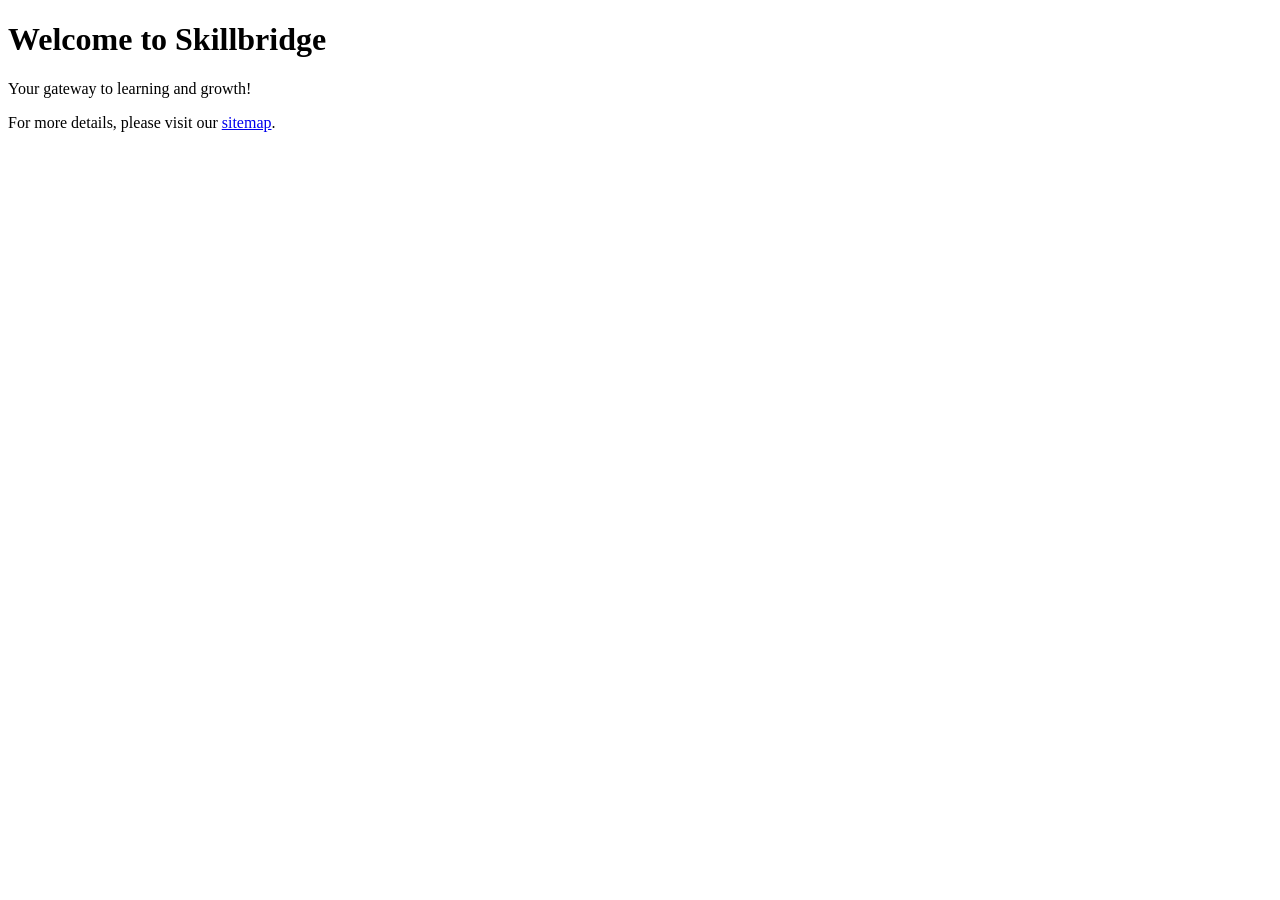
==== index.html @ 126e346a "Update index.html with restored content and new metadata" ====
<!DOCTYPE html>
<html lang="en">
<head>
    <meta charset="UTF-8">
    <meta name="viewport" content="width=device-width, initial-scale=1.0">
    <meta name="google-site-verification" content="google33aed156704c563d">
    <link rel="canonical" href="https://ravi-nn.github.io/-skillbridge-v2/">
    <title>Skillbridge - Home</title>
</head>
<body>
    <h1>Welcome to Skillbridge</h1>
    <p>Your gateway to learning and growth!</p>
    <footer>
        <p>For more details, please visit our <a href="https://ravi-nn.github.io/-skillbridge-v2/sitemap.xml">sitemap</a>.</p>
    </footer>
</body>
</html>
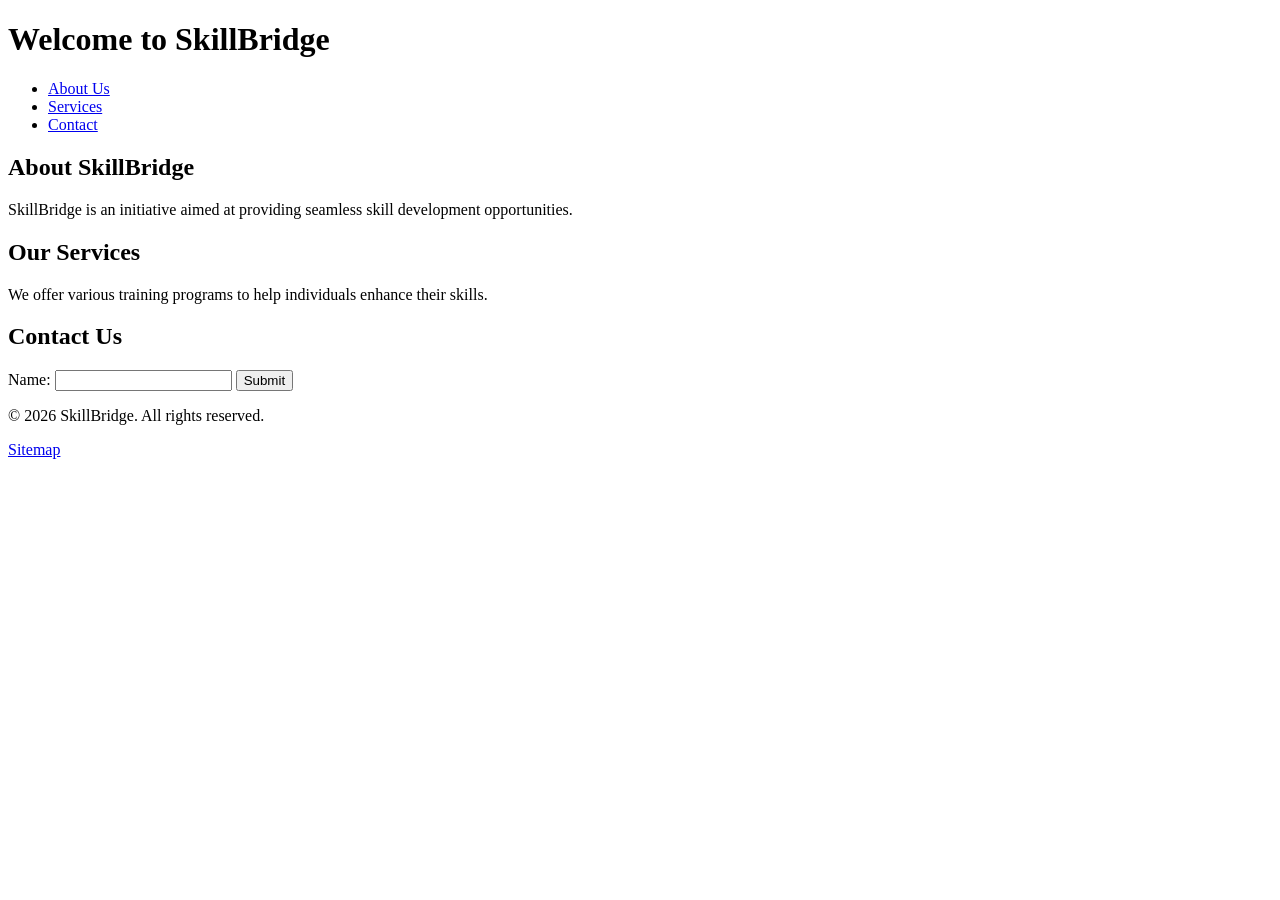
==== commit 60bb9b71: "Updated index.html with the complete landing page content" ====
--- a/index.html
+++ b/index.html
@@ -5,13 +5,40 @@
     <meta name="viewport" content="width=device-width, initial-scale=1.0">
     <meta name="google-site-verification" content="google33aed156704c563d">
     <link rel="canonical" href="https://ravi-nn.github.io/-skillbridge-v2/">
-    <title>Skillbridge - Home</title>
+    <title>SkillBridge Landing Page</title>
 </head>
 <body>
-    <h1>Welcome to Skillbridge</h1>
-    <p>Your gateway to learning and growth!</p>
+    <header>
+        <h1>Welcome to SkillBridge</h1>
+        <nav>
+            <ul>
+                <li><a href="#about">About Us</a></li>
+                <li><a href="#services">Services</a></li>
+                <li><a href="#contact">Contact</a></li>
+            </ul>
+        </nav>
+    </header>
+    <main>
+        <section id="about">
+            <h2>About SkillBridge</h2>
+            <p>SkillBridge is an initiative aimed at providing seamless skill development opportunities.</p>
+        </section>
+        <section id="services">
+            <h2>Our Services</h2>
+            <p>We offer various training programs to help individuals enhance their skills.</p>
+        </section>
+        <section id="contact">
+            <h2>Contact Us</h2>
+            <form>
+                <label for="name">Name:</label>
+                <input type="text" id="name" name="name" required>
+                <button type="submit">Submit</button>
+            </form>
+        </section>
+    </main>
     <footer>
-        <p>For more details, please visit our <a href="https://ravi-nn.github.io/-skillbridge-v2/sitemap.xml">sitemap</a>.</p>
+        <p>&copy; 2026 SkillBridge. All rights reserved.</p>
+        <a href="https://ravi-nn.github.io/-skillbridge-v2/sitemap.xml">Sitemap</a>
     </footer>
 </body>
-</html>
+</html>
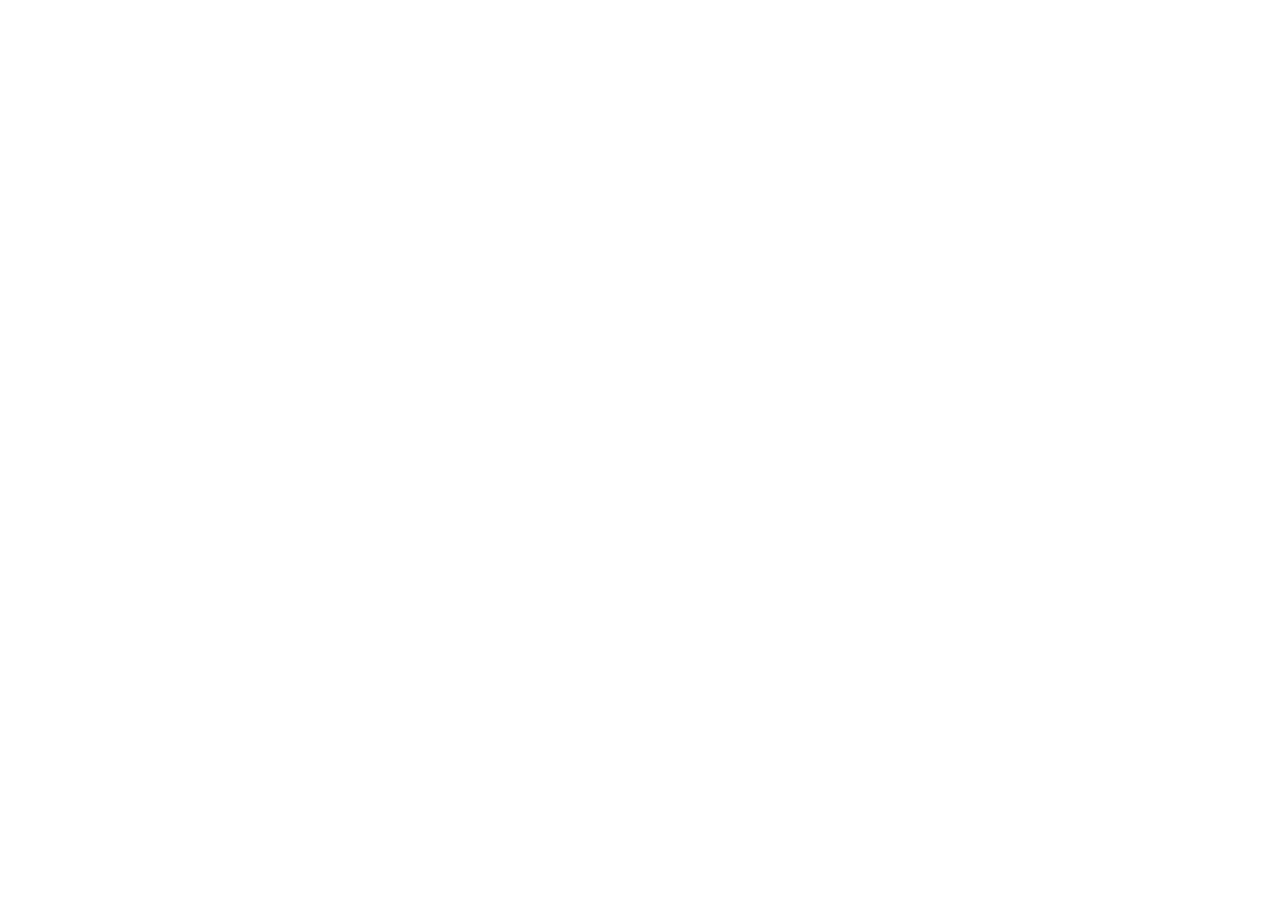
==== commit f0183bd7: "Update index.html to add Google site verification meta tag" ====
--- a/index.html
+++ b/index.html
@@ -3,42 +3,10 @@
 <head>
     <meta charset="UTF-8">
     <meta name="viewport" content="width=device-width, initial-scale=1.0">
-    <meta name="google-site-verification" content="google33aed156704c563d">
-    <link rel="canonical" href="https://ravi-nn.github.io/-skillbridge-v2/">
-    <title>SkillBridge Landing Page</title>
+    <meta name="google-site-verification" content="sUpZ1vJcvW_R6MwiOJex04yvxybEy81Ctn0qEARcL7Y" />
+    <title>Document</title>
 </head>
 <body>
-    <header>
-        <h1>Welcome to SkillBridge</h1>
-        <nav>
-            <ul>
-                <li><a href="#about">About Us</a></li>
-                <li><a href="#services">Services</a></li>
-                <li><a href="#contact">Contact</a></li>
-            </ul>
-        </nav>
-    </header>
-    <main>
-        <section id="about">
-            <h2>About SkillBridge</h2>
-            <p>SkillBridge is an initiative aimed at providing seamless skill development opportunities.</p>
-        </section>
-        <section id="services">
-            <h2>Our Services</h2>
-            <p>We offer various training programs to help individuals enhance their skills.</p>
-        </section>
-        <section id="contact">
-            <h2>Contact Us</h2>
-            <form>
-                <label for="name">Name:</label>
-                <input type="text" id="name" name="name" required>
-                <button type="submit">Submit</button>
-            </form>
-        </section>
-    </main>
-    <footer>
-        <p>&copy; 2026 SkillBridge. All rights reserved.</p>
-        <a href="https://ravi-nn.github.io/-skillbridge-v2/sitemap.xml">Sitemap</a>
-    </footer>
+
 </body>
 </html>
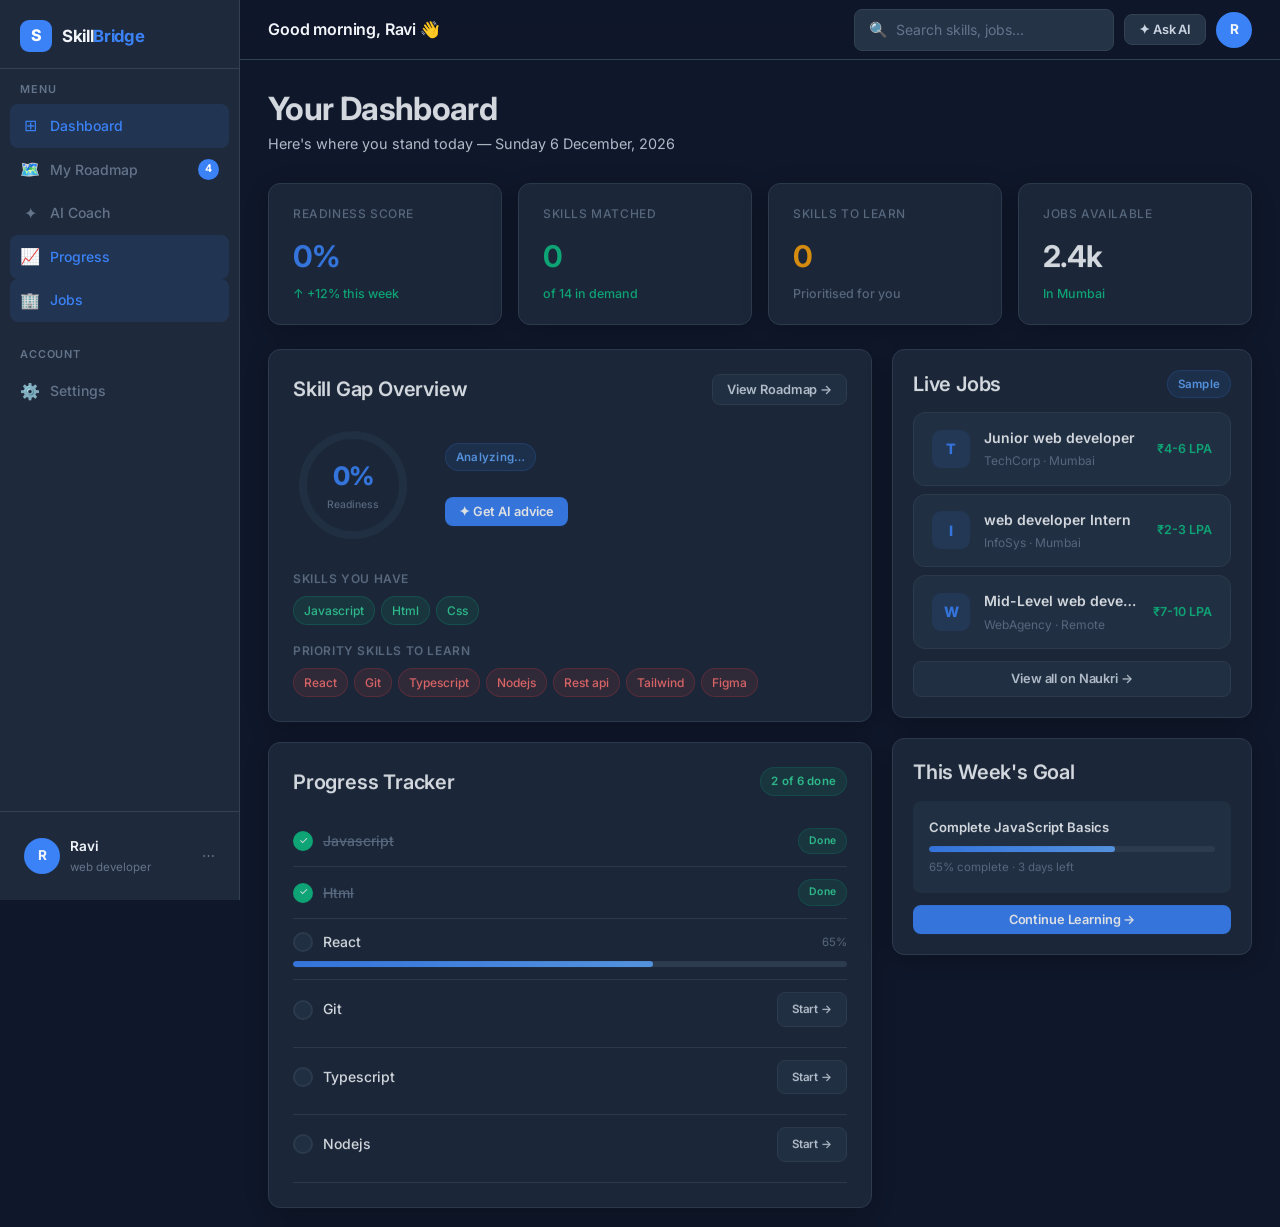
==== commit e7b541e1: "Add files via upload" ====
--- a/index.html
+++ b/index.html
@@ -1,12 +1,12 @@
 <!DOCTYPE html>
 <html lang="en">
 <head>
-    <meta charset="UTF-8">
-    <meta name="viewport" content="width=device-width, initial-scale=1.0">
-    <meta name="google-site-verification" content="sUpZ1vJcvW_R6MwiOJex04yvxybEy81Ctn0qEARcL7Y" />
-    <title>Document</title>
+  <meta charset="UTF-8">
+  <title>SkillBridge</title>
+  <meta name="viewport" content="width=device-width, initial-scale=1.0">
+  <meta http-equiv="refresh" content="0; url=dashboard.html">
 </head>
 <body>
-
+  <p>Redirecting to dashboard...</p>
 </body>
-</html>+</html>
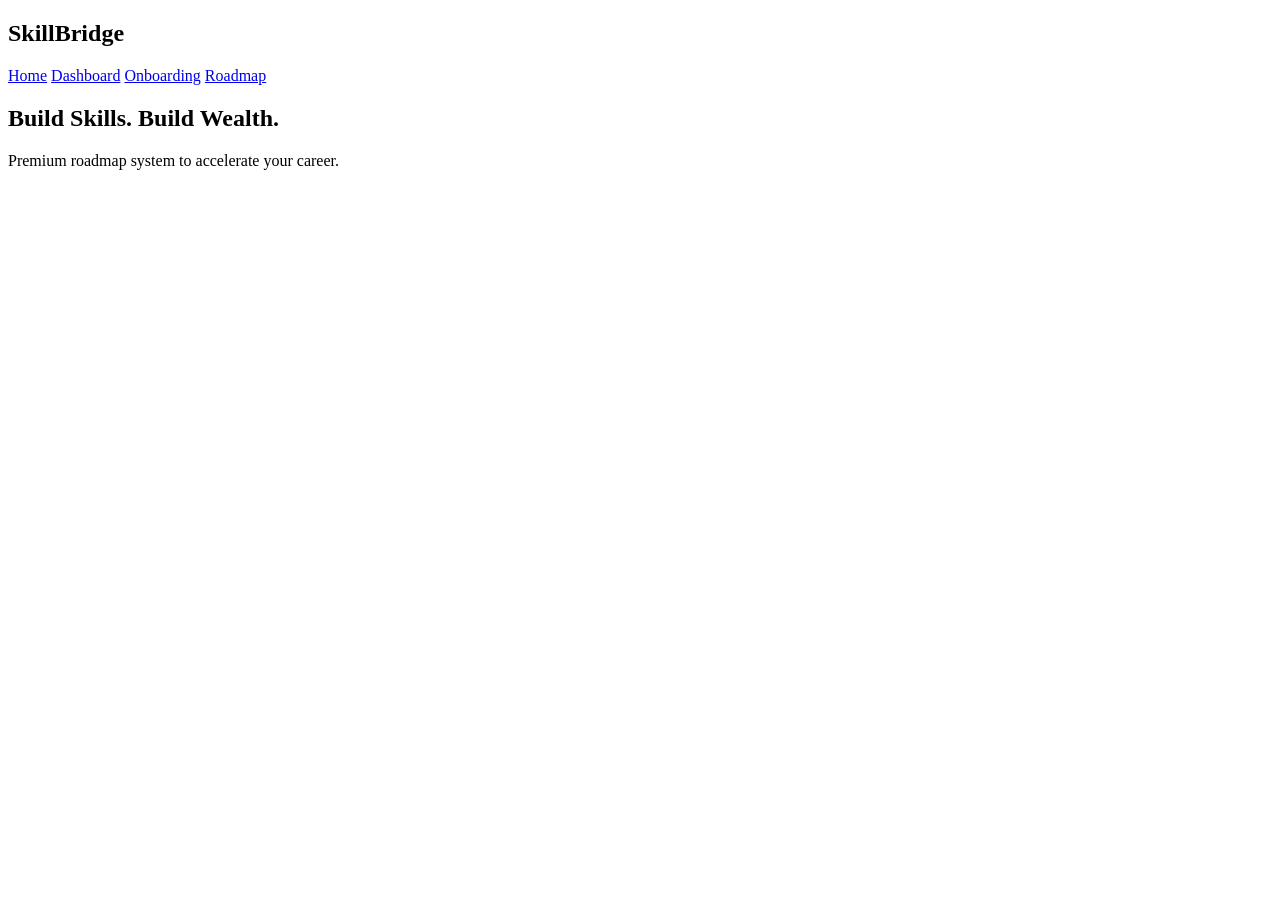
==== commit db6194fc: "Add files via upload" ====
--- a/index.html
+++ b/index.html
@@ -1,12 +1,28 @@
 <!DOCTYPE html>
 <html lang="en">
 <head>
-  <meta charset="UTF-8">
-  <title>SkillBridge</title>
-  <meta name="viewport" content="width=device-width, initial-scale=1.0">
-  <meta http-equiv="refresh" content="0; url=dashboard.html">
+<meta charset="UTF-8">
+<meta name="viewport" content="width=device-width, initial-scale=1.0">
+<title>SkillBridge | Elevate Your Future</title>
+<meta name="google-site-verification" content="PASTE_YOUR_EXISTING_CODE_HERE" />
+<meta name="description" content="Luxury skill development platform with personalized roadmaps.">
+<link rel="stylesheet" href="css/style.css">
 </head>
 <body>
-  <p>Redirecting to dashboard...</p>
+<nav>
+  <h2>SkillBridge</h2>
+  <div>
+    <a href="index.html">Home</a>
+    <a href="pages/dashboard.html">Dashboard</a>
+    <a href="pages/onboarding.html">Onboarding</a>
+    <a href="pages/roadmap.html">Roadmap</a>
+  </div>
+</nav>
+
+<section class="hero">
+  <h1>Build Skills. Build Wealth.</h1>
+  <p>Premium roadmap system to accelerate your career.</p>
+</section>
+
 </body>
 </html>
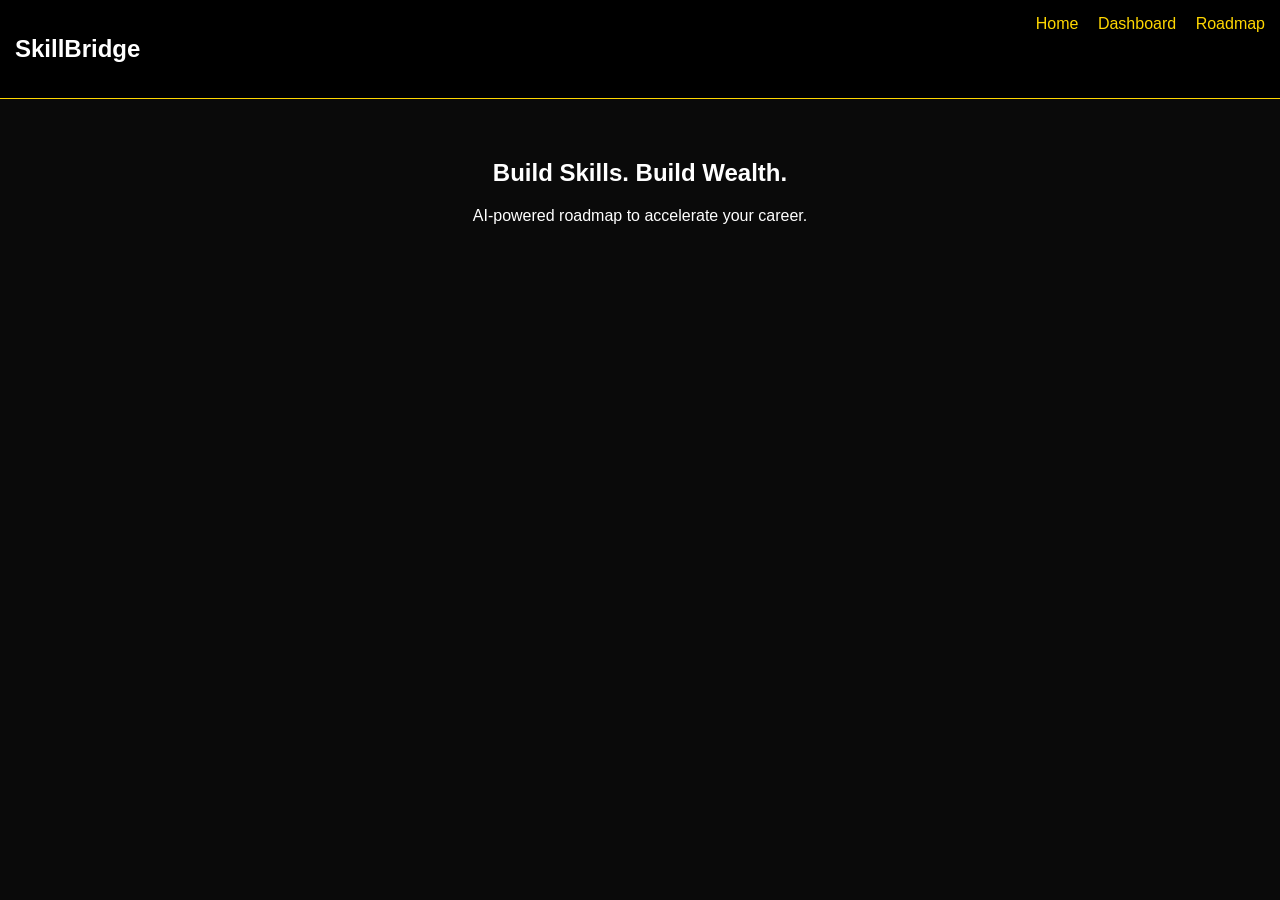
==== commit 10aab307: "Add files via upload" ====
--- a/index.html
+++ b/index.html
@@ -3,25 +3,41 @@
 <head>
 <meta charset="UTF-8">
 <meta name="viewport" content="width=device-width, initial-scale=1.0">
-<title>SkillBridge | Elevate Your Future</title>
-<meta name="google-site-verification" content="PASTE_YOUR_EXISTING_CODE_HERE" />
-<meta name="description" content="Luxury skill development platform with personalized roadmaps.">
-<link rel="stylesheet" href="css/style.css">
+
+<title>SkillBridge | AI Career Roadmaps</title>
+<meta name="description" content="Build your career with AI-powered skill roadmaps, dashboards, and premium growth tools.">
+<meta name="keywords" content="skills, roadmap, career, AI, learning">
+
+<link rel="stylesheet" href="style.css">
+<script defer src="app.js"></script>
+
 </head>
 <body>
+
 <nav>
   <h2>SkillBridge</h2>
   <div>
-    <a href="index.html">Home</a>
-    <a href="pages/dashboard.html">Dashboard</a>
-    <a href="pages/onboarding.html">Onboarding</a>
-    <a href="pages/roadmap.html">Roadmap</a>
+    <a onclick="showPage('home')">Home</a>
+    <a onclick="showPage('dashboard')">Dashboard</a>
+    <a onclick="showPage('roadmap')">Roadmap</a>
   </div>
 </nav>
 
-<section class="hero">
+<section id="home">
   <h1>Build Skills. Build Wealth.</h1>
-  <p>Premium roadmap system to accelerate your career.</p>
+  <p>AI-powered roadmap to accelerate your career.</p>
+</section>
+
+<section id="dashboard" class="hidden">
+  <h1>Your Dashboard</h1>
+  <div id="stats"></div>
+</section>
+
+<section id="roadmap" class="hidden">
+  <h1>AI Roadmap Generator</h1>
+  <input id="skill" placeholder="Enter skill (e.g. Web Dev)">
+  <button onclick="generateRoadmap()">Generate</button>
+  <ul id="roadmapList"></ul>
 </section>
 
 </body>
--- a/style.css
+++ b/style.css
@@ -0,0 +1,27 @@
+body {
+  margin: 0;
+  font-family: Arial;
+  background: #0a0a0a;
+  color: white;
+}
+nav {
+  display: flex;
+  justify-content: space-between;
+  padding: 15px;
+  background: black;
+  border-bottom: 1px solid gold;
+}
+nav a {
+  color: gold;
+  margin-left: 15px;
+  cursor: pointer;
+}
+section {
+  padding: 40px;
+  text-align: center;
+}
+.hidden { display:none; }
+input, button {
+  padding:10px;
+  margin:10px;
+}
